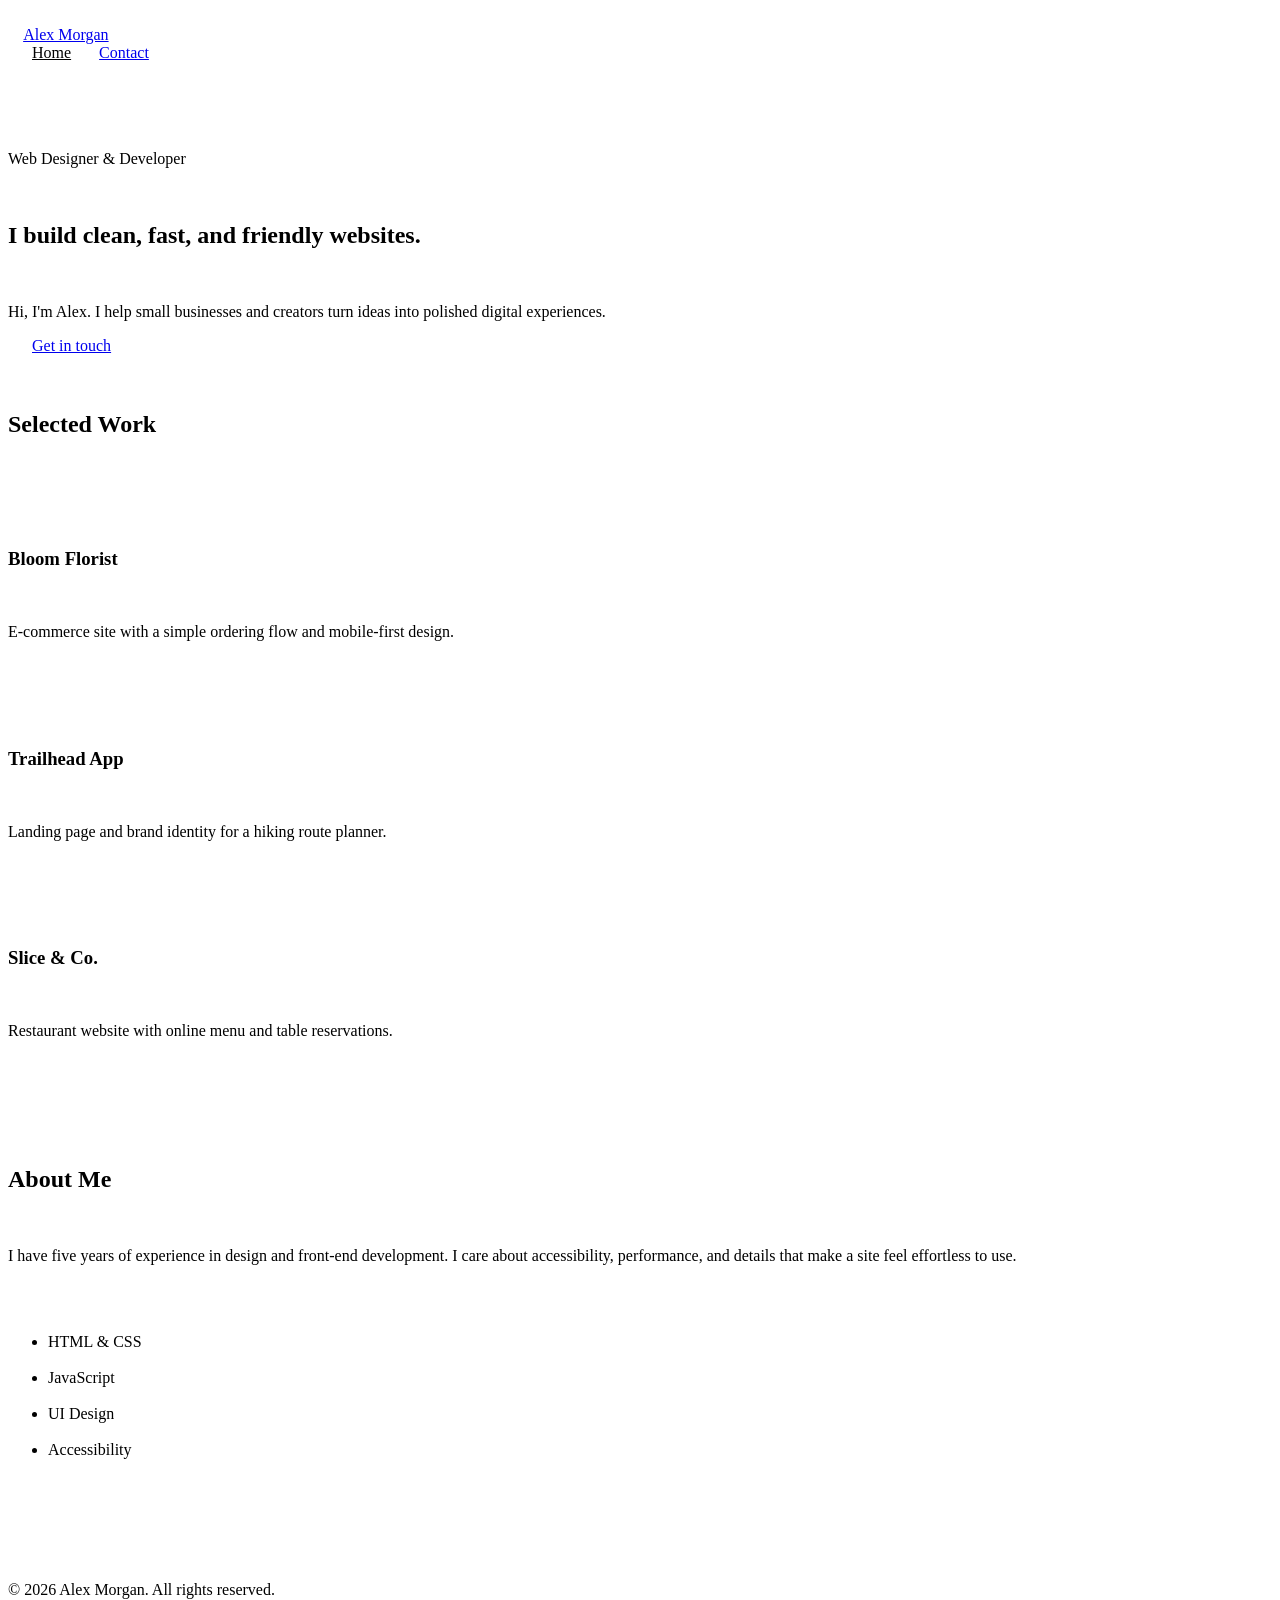
==== index.html @ 09bb92fa "Add files via upload" ====
<!DOCTYPE html>
‎<html lang="en">
‎<head>
‎  <meta charset="UTF-8">
‎  <meta name="viewport" content="width=device-width, initial-scale=1.0">
‎  <title>Alex Morgan | Portfolio</title>
‎  <link rel="stylesheet" href="style.css">
‎</head>
‎<body>
‎  <header class="site-header">
‎    <a class="logo" href="index.html">Alex Morgan</a>
‎    <nav>
‎      <a href="index.html" class="active">Home</a>
‎      <a href="contact.html">Contact</a>
‎    </nav>
‎  </header>
‎
‎  <main>
‎    <section class="hero">
‎      <p class="eyebrow">Web Designer &amp; Developer</p>
‎      <h1>I build clean, fast, and friendly websites.</h1>
‎      <p class="lead">Hi, I'm Alex. I help small businesses and creators turn ideas into polished digital experiences.</p>
‎      <a class="btn" href="contact.html">Get in touch</a>
‎    </section>
‎
‎    <section class="section">
‎      <h2>Selected Work</h2>
‎      <div class="grid">
‎        <article class="card">
‎          <div class="thumb" style="--c1:#6c63ff;--c2:#a29bfe"></div>
‎          <h3>Bloom Florist</h3>
‎          <p>E-commerce site with a simple ordering flow and mobile-first design.</p>
‎        </article>
‎        <article class="card">
‎          <div class="thumb" style="--c1:#00b894;--c2:#55efc4"></div>
‎          <h3>Trailhead App</h3>
‎          <p>Landing page and brand identity for a hiking route planner.</p>
‎        </article>
‎        <article class="card">
‎          <div class="thumb" style="--c1:#e17055;--c2:#fab1a0"></div>
‎          <h3>Slice &amp; Co.</h3>
‎          <p>Restaurant website with online menu and table reservations.</p>
‎        </article>
‎      </div>
‎    </section>
‎
‎    <section class="section about">
‎      <h2>About Me</h2>
‎      <p>I have five years of experience in design and front-end development. I care about accessibility, performance, and details that make a site feel effortless to use.</p>
‎      <ul class="skills">
‎        <li>HTML &amp; CSS</li>
‎        <li>JavaScript</li>
‎        <li>UI Design</li>
‎        <li>Accessibility</li>
‎      </ul>
‎    </section>
‎  </main>
‎
‎  <footer class="site-footer">
‎    <p>&copy; 2026 Alex Morgan. All rights reserved.</p>
‎  </footer>
‎</body>
‎</html>
‎
---- style.css ----
‎:root {
‎  --bg: #fafafa;
‎  --text: #1f2430;
‎  --muted: #5d6475;
‎  --accent: #6c63ff;
‎  --card: #ffffff;
‎  --border: #e6e8ee;
‎}
‎
‎* { box-sizing: border-box; margin: 0; padding: 0; }
‎
‎body {
‎  font-family: system-ui, -apple-system, "Segoe UI", Roboto, sans-serif;
‎  background: var(--bg);
‎  color: var(--text);
‎  line-height: 1.6;
‎}
‎
‎a { color: var(--accent); }
‎
‎/* Header */
‎.site-header {
‎  display: flex;
‎  justify-content: space-between;
‎  align-items: center;
‎  padding: 1rem 1.5rem;
‎  background: var(--card);
‎  border-bottom: 1px solid var(--border);
‎  position: sticky;
‎  top: 0;
‎}
‎.logo { font-weight: 700; font-size: 1.15rem; color: var(--text); text-decoration: none; }
‎nav a { margin-left: 1.25rem; text-decoration: none; color: var(--muted); font-weight: 500; }
‎nav a:hover, nav a.active { color: var(--accent); }
‎
‎/* Layout */
‎.section { max-width: 960px; margin: 0 auto; padding: 3rem 1.5rem; }
‎.narrow { max-width: 600px; }
‎h1 { font-size: clamp(2rem, 5vw, 3rem); line-height: 1.2; margin-bottom: 1rem; }
‎h2 { font-size: 1.6rem; margin-bottom: 1.5rem; }
‎.lead { color: var(--muted); font-size: 1.1rem; margin-bottom: 1.5rem; }
‎
‎/* Hero */
‎.hero { max-width: 760px; margin: 0 auto; padding: 5rem 1.5rem 3rem; text-align: center; }
‎.eyebrow { text-transform: uppercase; letter-spacing: .1em; font-size: .8rem; color: var(--accent); font-weight: 600; margin-bottom: .75rem; }
‎
‎/* Button */
‎.btn {
‎  display: inline-block;
‎  background: var(--accent);
‎  color: #fff;
‎  padding: .75rem 1.5rem;
‎  border: none;
‎  border-radius: 8px;
‎  font-size: 1rem;
‎  font-weight: 600;
‎  text-decoration: none;
‎  cursor: pointer;
‎}
‎.btn:hover { opacity: .9; }
‎
‎/* Cards */
‎.grid { display: grid; gap: 1.5rem; grid-template-columns: repeat(auto-fit, minmax(250px, 1fr)); }
‎.card { background: var(--card); border: 1px solid var(--border); border-radius: 12px; padding: 1rem; }
‎.card h3 { margin: .75rem 0 .25rem; }
‎.card p { color: var(--muted); font-size: .95rem; }
‎.thumb { height: 140px; border-radius: 8px; background: linear-gradient(135deg, var(--c1), var(--c2)); }
‎
‎/* About */
‎.skills { list-style: none; display: flex; flex-wrap: wrap; gap: .5rem; margin-top: 1rem; }
‎.skills li { background: #ecebff; color: var(--accent); padding: .3rem .8rem; border-radius: 999px; font-size: .9rem; font-weight: 500; }
‎
‎/* Form */
‎.form { display: flex; flex-direction: column; gap: .5rem; margin-top: 1rem; }
‎.form label { font-weight: 600; margin-top: .5rem; }
‎.form input, .form textarea {
‎  padding: .75rem;
‎  border: 1px solid var(--border);
‎  border-radius: 8px;
‎  font: inherit;
‎  background: var(--card);
‎}
‎.form input:focus, .form textarea:focus { outline: 2px solid var(--accent); border-color: transparent; }
‎.form .btn { margin-top: 1rem; align-self: flex-start; }
‎.alt { margin-top: 2rem; color: var(--muted); }
‎
‎/* Footer */
‎.site-footer { text-align: center; padding: 2rem 1rem; color: var(--muted); font-size: .9rem; border-top: 1px solid var(--border); }
‎
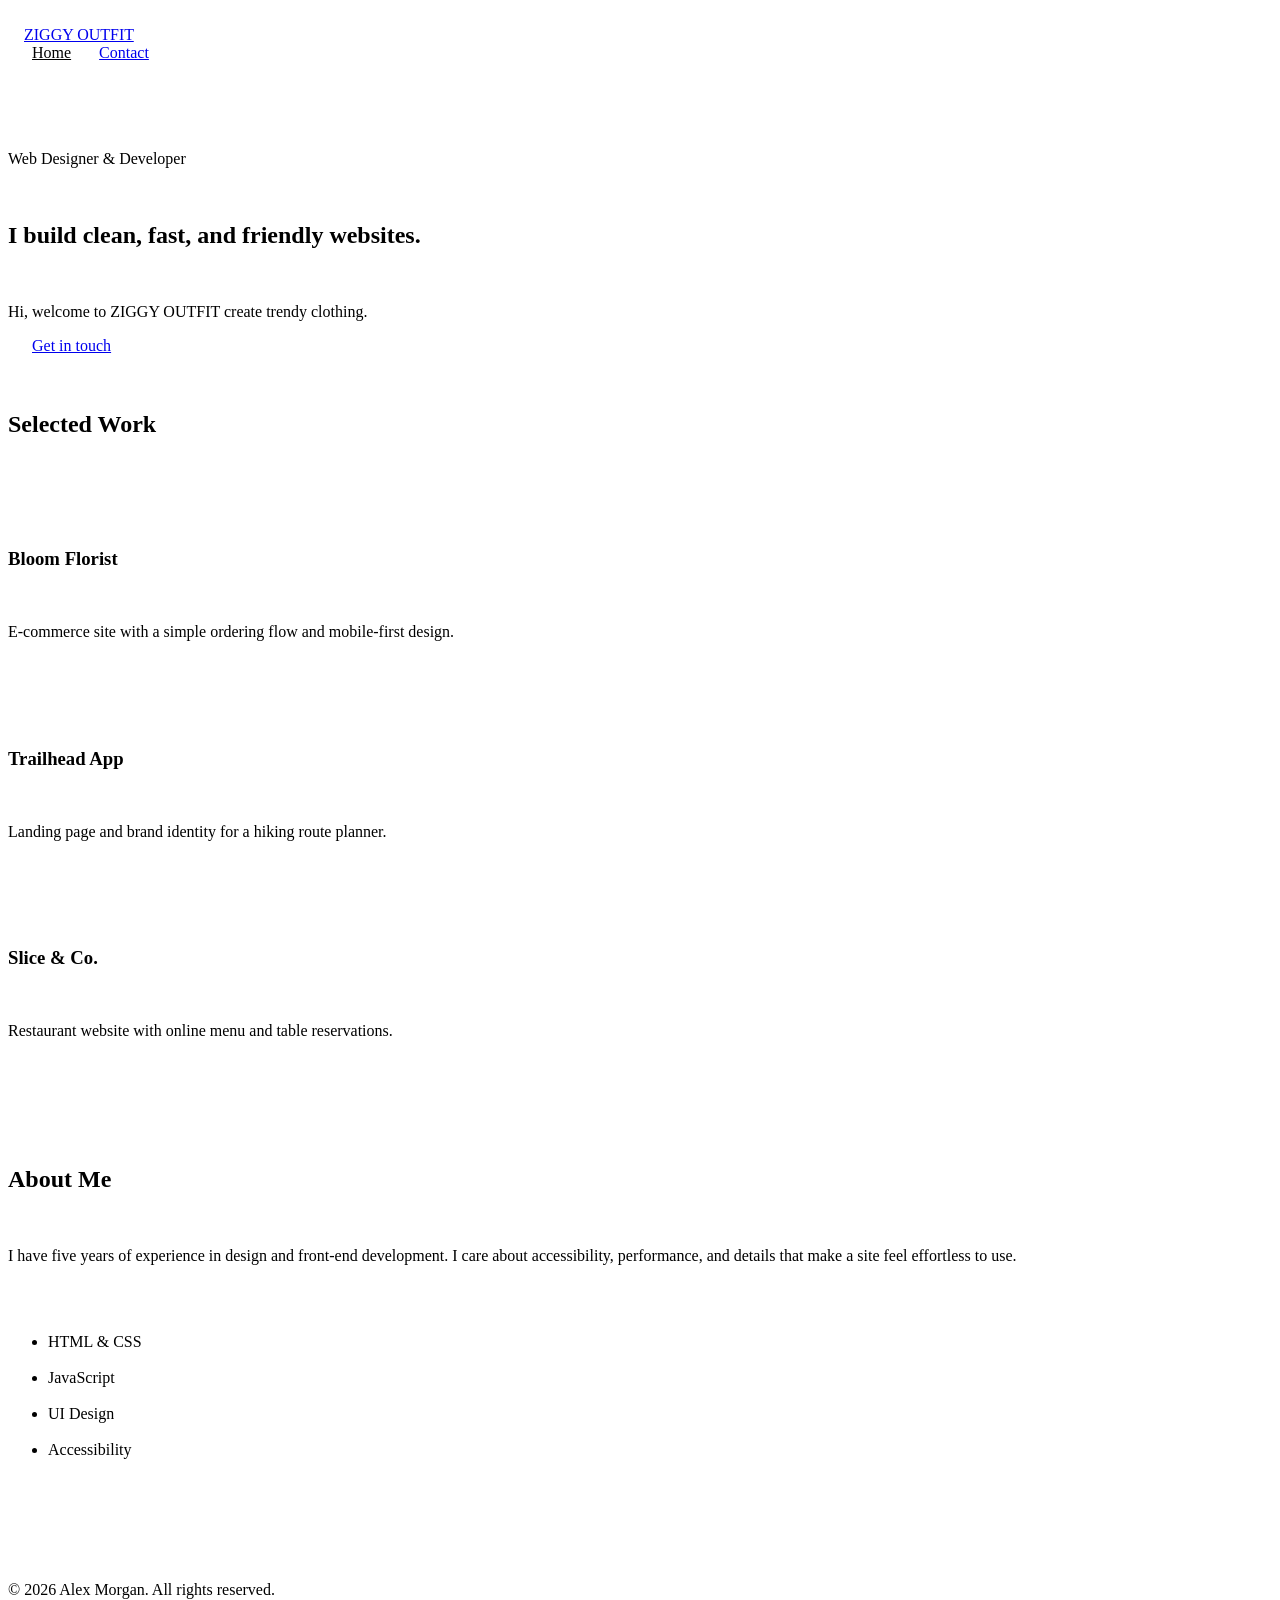
==== commit 7d3daf10: "Update title" ====
--- a/index.html
+++ b/index.html
@@ -3,12 +3,12 @@
 ‎<head>
 ‎  <meta charset="UTF-8">
 ‎  <meta name="viewport" content="width=device-width, initial-scale=1.0">
-‎  <title>Alex Morgan | Portfolio</title>
+‎  <title> ZIGGY OUTFIT </title>
 ‎  <link rel="stylesheet" href="style.css">
 ‎</head>
 ‎<body>
 ‎  <header class="site-header">
-‎    <a class="logo" href="index.html">Alex Morgan</a>
+‎    <a class="logo" href="index.html">ZIGGY OUTFIT</a>
 ‎    <nav>
 ‎      <a href="index.html" class="active">Home</a>
 ‎      <a href="contact.html">Contact</a>
@@ -19,7 +19,7 @@
 ‎    <section class="hero">
 ‎      <p class="eyebrow">Web Designer &amp; Developer</p>
 ‎      <h1>I build clean, fast, and friendly websites.</h1>
-‎      <p class="lead">Hi, I'm Alex. I help small businesses and creators turn ideas into polished digital experiences.</p>
+‎      <p class="lead">Hi, welcome to ZIGGY OUTFIT create trendy clothing.</p>
 ‎      <a class="btn" href="contact.html">Get in touch</a>
 ‎    </section>
 ‎
@@ -61,4 +61,4 @@
 ‎  </footer>
 ‎</body>
 ‎</html>
-‎+‎
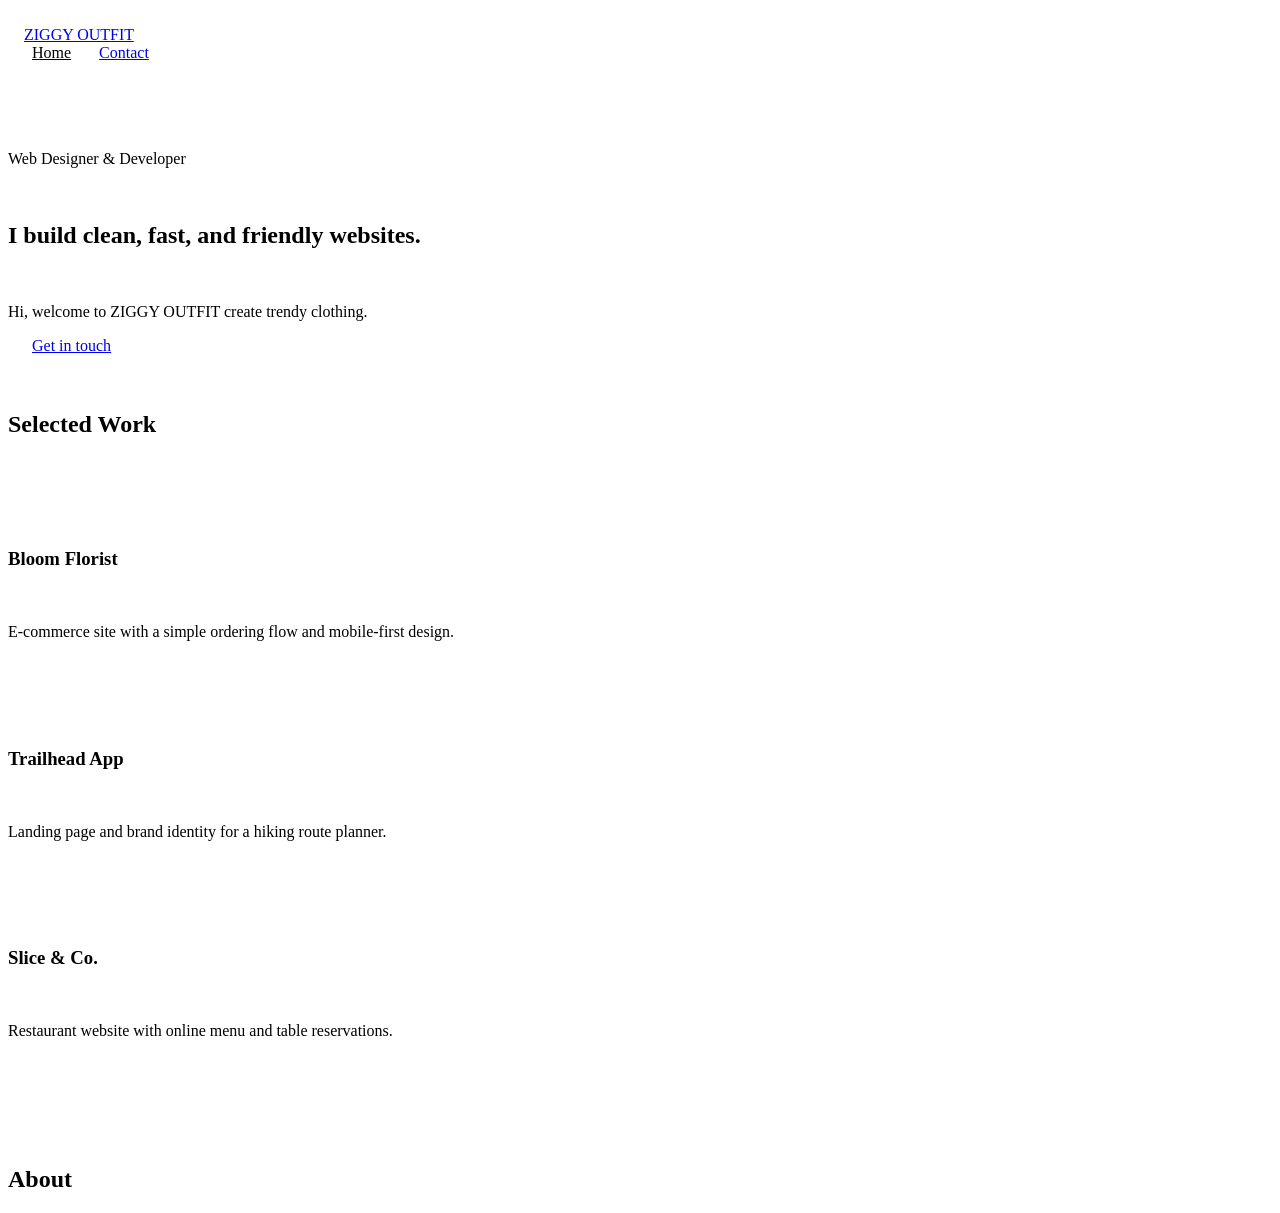
==== commit 3b07ba84: "Update title" ====
--- a/index.html
+++ b/index.html
@@ -45,20 +45,4 @@
 ‎    </section>
 ‎
 ‎    <section class="section about">
-‎      <h2>About Me</h2>
-‎      <p>I have five years of experience in design and front-end development. I care about accessibility, performance, and details that make a site feel effortless to use.</p>
-‎      <ul class="skills">
-‎        <li>HTML &amp; CSS</li>
-‎        <li>JavaScript</li>
-‎        <li>UI Design</li>
-‎        <li>Accessibility</li>
-‎      </ul>
-‎    </section>
-‎  </main>
-‎
-‎  <footer class="site-footer">
-‎    <p>&copy; 2026 Alex Morgan. All rights reserved.</p>
-‎  </footer>
-‎</body>
-‎</html>
-‎
+‎      <h2>About 
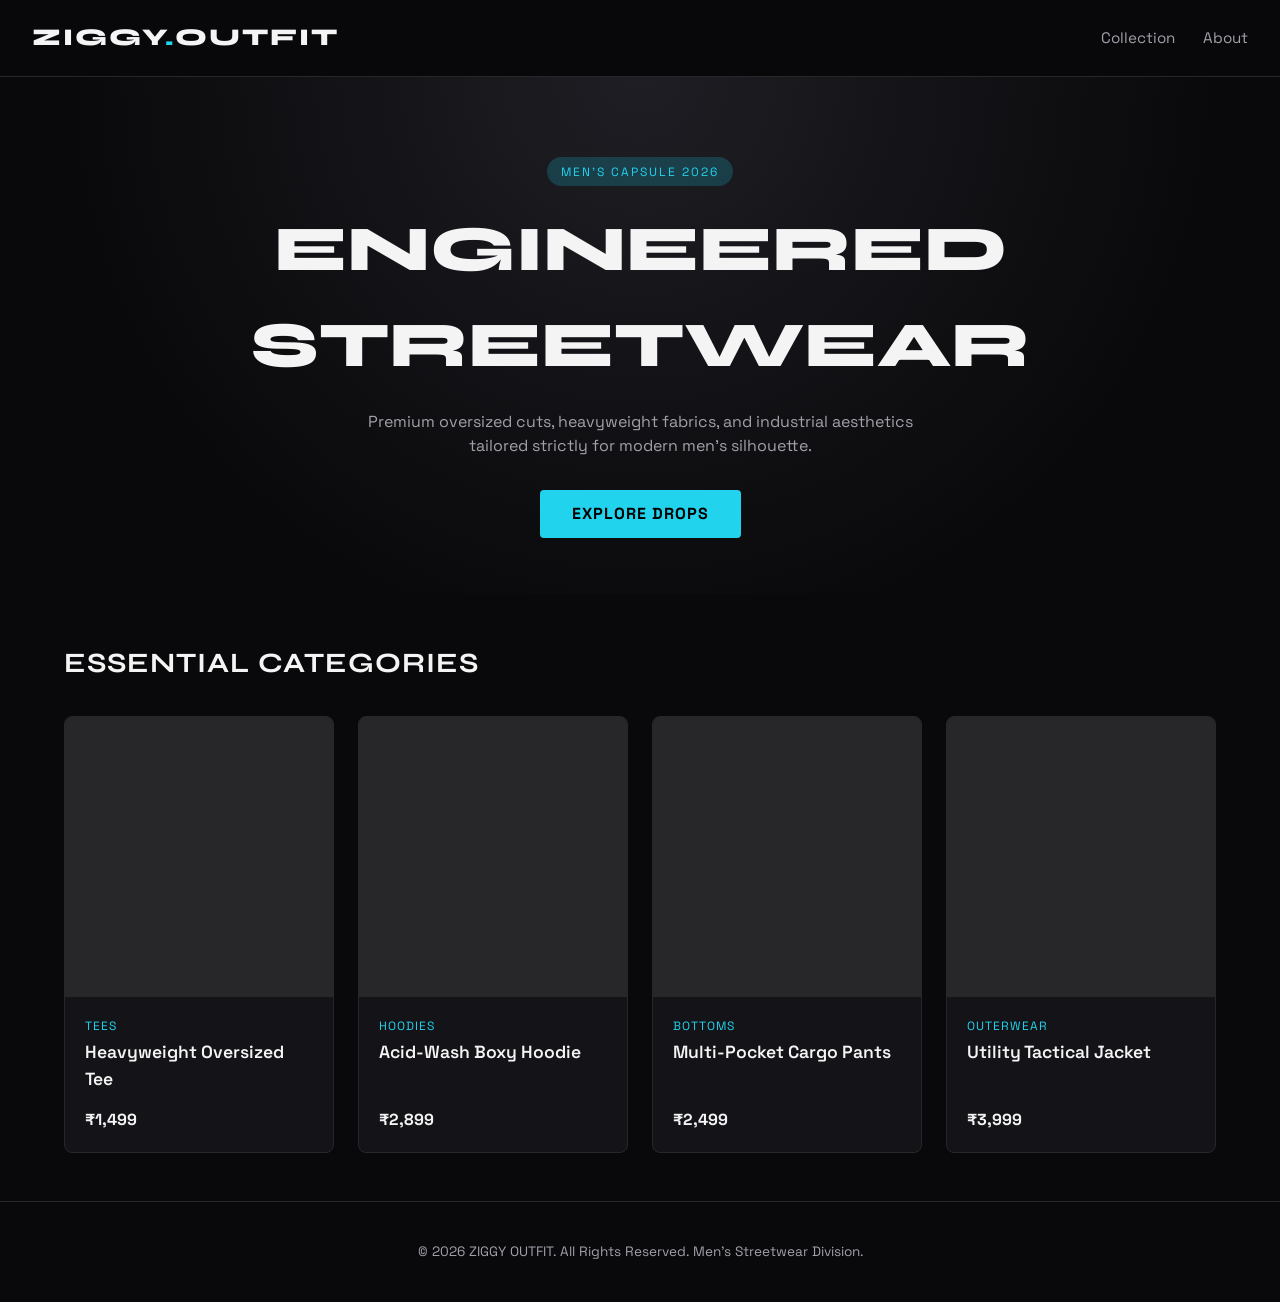
==== commit f14014fa: "Update title" ====
--- a/index.html
+++ b/index.html
@@ -1,48 +1,227 @@
 <!DOCTYPE html>
-‎<html lang="en">
-‎<head>
-‎  <meta charset="UTF-8">
-‎  <meta name="viewport" content="width=device-width, initial-scale=1.0">
-‎  <title> ZIGGY OUTFIT </title>
-‎  <link rel="stylesheet" href="style.css">
-‎</head>
-‎<body>
-‎  <header class="site-header">
-‎    <a class="logo" href="index.html">ZIGGY OUTFIT</a>
-‎    <nav>
-‎      <a href="index.html" class="active">Home</a>
-‎      <a href="contact.html">Contact</a>
-‎    </nav>
-‎  </header>
-‎
-‎  <main>
-‎    <section class="hero">
-‎      <p class="eyebrow">Web Designer &amp; Developer</p>
-‎      <h1>I build clean, fast, and friendly websites.</h1>
-‎      <p class="lead">Hi, welcome to ZIGGY OUTFIT create trendy clothing.</p>
-‎      <a class="btn" href="contact.html">Get in touch</a>
-‎    </section>
-‎
-‎    <section class="section">
-‎      <h2>Selected Work</h2>
-‎      <div class="grid">
-‎        <article class="card">
-‎          <div class="thumb" style="--c1:#6c63ff;--c2:#a29bfe"></div>
-‎          <h3>Bloom Florist</h3>
-‎          <p>E-commerce site with a simple ordering flow and mobile-first design.</p>
-‎        </article>
-‎        <article class="card">
-‎          <div class="thumb" style="--c1:#00b894;--c2:#55efc4"></div>
-‎          <h3>Trailhead App</h3>
-‎          <p>Landing page and brand identity for a hiking route planner.</p>
-‎        </article>
-‎        <article class="card">
-‎          <div class="thumb" style="--c1:#e17055;--c2:#fab1a0"></div>
-‎          <h3>Slice &amp; Co.</h3>
-‎          <p>Restaurant website with online menu and table reservations.</p>
-‎        </article>
-‎      </div>
-‎    </section>
-‎
-‎    <section class="section about">
-‎      <h2>About 
+<html lang="en">
+<head>
+  <meta charset="UTF-8">
+  <meta name="viewport" content="width=device-width, initial-scale=1.0">
+  <title>ZIGGY OUTFIT | Men's Streetwear 2026</title>
+  <link rel="preconnect" href="https://fonts.googleapis.com">
+  <link rel="preconnect" href="https://fonts.gstatic.com" crossorigin>
+  <link href="https://fonts.googleapis.com/css2?family=Space+Grotesk:wght@400;600;700&family=Syne:wght@700;800&display=swap" rel="stylesheet">
+  <style>
+    :root {
+      --bg: #09090b;
+      --card-bg: #141418;
+      --border: #27272a;
+      --accent: #22d3ee;
+      --accent-glow: rgba(34, 211, 238, 0.2);
+      --text: #f4f4f5;
+      --text-muted: #a1a1aa;
+    }
+    * { box-sizing: border-box; margin: 0; padding: 0; }
+    body {
+      background-color: var(--bg);
+      color: var(--text);
+      font-family: 'Space Grotesk', sans-serif;
+      line-height: 1.5;
+    }
+    header {
+      display: flex;
+      justify-content: space-between;
+      align-items: center;
+      padding: 1.25rem 2rem;
+      border-bottom: 1px solid var(--border);
+      position: sticky;
+      top: 0;
+      background: rgba(9, 9, 11, 0.85);
+      backdrop-filter: blur(12px);
+      z-index: 50;
+    }
+    .logo {
+      font-family: 'Syne', sans-serif;
+      font-size: 1.5rem;
+      font-weight: 800;
+      letter-spacing: 2px;
+      color: var(--text);
+      text-decoration: none;
+      text-transform: uppercase;
+    }
+    .logo span { color: var(--accent); }
+    nav a {
+      color: var(--text-muted);
+      text-decoration: none;
+      margin-left: 1.5rem;
+      font-size: 0.95rem;
+      transition: color 0.2s;
+    }
+    nav a:hover { color: var(--accent); }
+    .hero {
+      text-align: center;
+      padding: 5rem 1.5rem 3.5rem;
+      background: radial-gradient(circle at top, #1e1e24 0%, var(--bg) 70%);
+    }
+    .hero-tag {
+      display: inline-block;
+      text-transform: uppercase;
+      font-size: 0.75rem;
+      letter-spacing: 2px;
+      color: var(--accent);
+      background: var(--accent-glow);
+      padding: 0.35rem 0.85rem;
+      border-radius: 9999px;
+      margin-bottom: 1rem;
+    }
+    .hero h1 {
+      font-family: 'Syne', sans-serif;
+      font-size: clamp(2rem, 6vw, 4rem);
+      text-transform: uppercase;
+      font-weight: 800;
+      margin-bottom: 1rem;
+    }
+    .hero p {
+      max-width: 600px;
+      margin: 0 auto 2rem;
+      color: var(--text-muted);
+      font-size: 1rem;
+    }
+    .btn {
+      display: inline-block;
+      padding: 0.75rem 2rem;
+      background: var(--accent);
+      color: #000;
+      font-weight: 700;
+      text-decoration: none;
+      border-radius: 4px;
+      letter-spacing: 1px;
+      text-transform: uppercase;
+      transition: opacity 0.2s;
+    }
+    .btn:hover { opacity: 0.9; }
+    .container {
+      max-width: 1200px;
+      margin: 0 auto;
+      padding: 3rem 1.5rem;
+    }
+    .section-title {
+      font-family: 'Syne', sans-serif;
+      font-size: 1.75rem;
+      margin-bottom: 2rem;
+      text-transform: uppercase;
+      letter-spacing: 1px;
+    }
+    .grid {
+      display: grid;
+      grid-template-columns: repeat(auto-fit, minmax(250px, 1fr));
+      gap: 1.5rem;
+    }
+    .card {
+      background: var(--card-bg);
+      border: 1px solid var(--border);
+      border-radius: 8px;
+      overflow: hidden;
+      display: flex;
+      flex-direction: column;
+    }
+    .card-thumb {
+      height: 280px;
+      background-size: cover;
+      background-position: center;
+      background-color: #27272a;
+    }
+    .card-body {
+      padding: 1.25rem;
+      display: flex;
+      flex-direction: column;
+      flex-grow: 1;
+    }
+    .card-category {
+      font-size: 0.75rem;
+      color: var(--accent);
+      text-transform: uppercase;
+      letter-spacing: 1px;
+      margin-bottom: 0.25rem;
+    }
+    .card-title {
+      font-size: 1.1rem;
+      margin-bottom: 0.5rem;
+      font-weight: 600;
+    }
+    .card-price {
+      font-weight: 700;
+      margin-top: auto;
+      padding-top: 0.5rem;
+    }
+    footer {
+      border-top: 1px solid var(--border);
+      padding: 2.5rem 1.5rem;
+      text-align: center;
+      color: var(--text-muted);
+      font-size: 0.85rem;
+    }
+  </style>
+</head>
+<body>
+
+  <header>
+    <a href="#" class="logo">ZIGGY<span>.</span>OUTFIT</a>
+    <nav>
+      <a href="#collection">Collection</a>
+      <a href="#about">About</a>
+    </nav>
+  </header>
+
+  <section class="hero">
+    <div class="hero-tag">Men's Capsule 2026</div>
+    <h1>Engineered Streetwear</h1>
+    <p>Premium oversized cuts, heavyweight fabrics, and industrial aesthetics tailored strictly for modern men's silhouette.</p>
+    <a href="#collection" class="btn">Explore Drops</a>
+  </section>
+
+  <main class="container" id="collection">
+    <h2 class="section-title">Essential Categories</h2>
+    <div class="grid">
+
+      <div class="card">
+        <div class="card-thumb" style="background-image: url('https://images.unsplash.com/photo-1521572267360-ee0c2909d518?w=800&auto=format&fit=crop');"></div>
+        <div class="card-body">
+          <span class="card-category">Tees</span>
+          <h3 class="card-title">Heavyweight Oversized Tee</h3>
+          <p class="card-price">₹1,499</p>
+        </div>
+      </div>
+
+      <div class="card">
+        <div class="card-thumb" style="background-image: url('https://images.unsplash.com/photo-1556905055-8f358a7a47b2?w=800&auto=format&fit=crop');"></div>
+        <div class="card-body">
+          <span class="card-category">Hoodies</span>
+          <h3 class="card-title">Acid-Wash Boxy Hoodie</h3>
+          <p class="card-price">₹2,899</p>
+        </div>
+      </div>
+
+      <div class="card">
+        <div class="card-thumb" style="background-image: url('https://images.unsplash.com/photo-1624378439575-d8705ad7ae80?w=800&auto=format&fit=crop');"></div>
+        <div class="card-body">
+          <span class="card-category">Bottoms</span>
+          <h3 class="card-title">Multi-Pocket Cargo Pants</h3>
+          <p class="card-price">₹2,499</p>
+        </div>
+      </div>
+
+      <div class="card">
+        <div class="card-thumb" style="background-image: url('https://images.unsplash.com/photo-1548883354-7622d03aca27?w=800&auto=format&fit=crop');"></div>
+        <div class="card-body">
+          <span class="card-category">Outerwear</span>
+          <h3 class="card-title">Utility Tactical Jacket</h3>
+          <p class="card-price">₹3,999</p>
+        </div>
+      </div>
+
+    </div>
+  </main>
+
+  <footer id="about">
+    <p>&copy; 2026 ZIGGY OUTFIT. All Rights Reserved. Men's Streetwear Division.</p>
+  </footer>
+
+</body>
+</html>
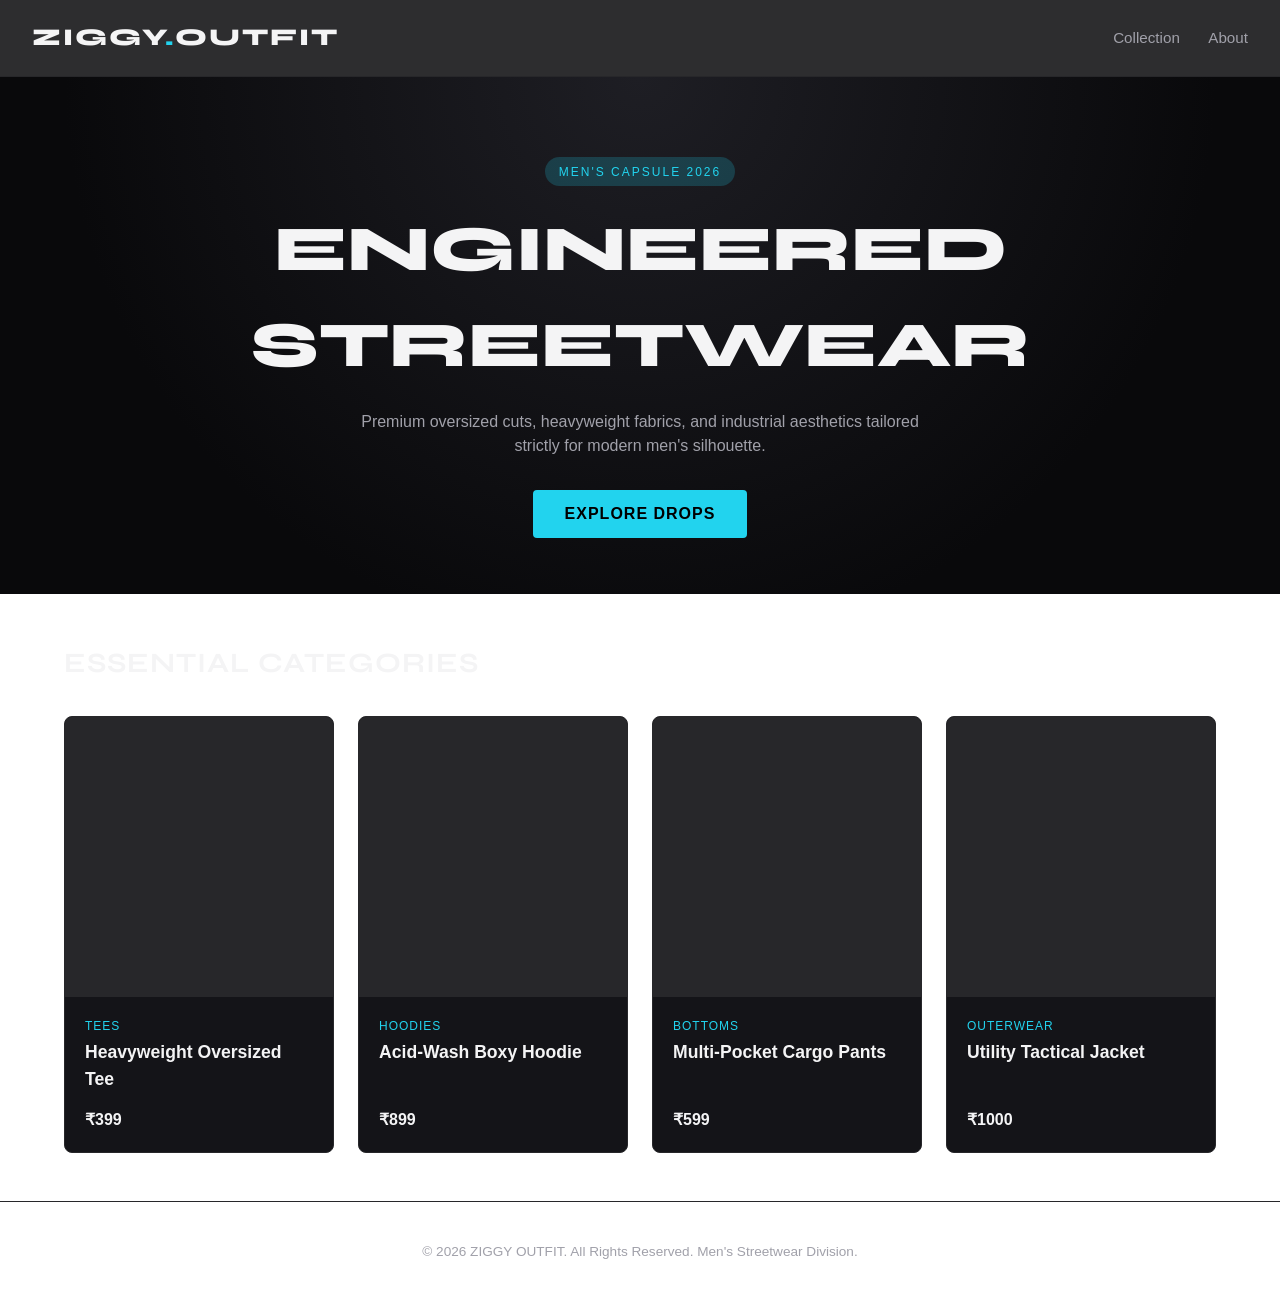
==== commit a7770868: "Update title" ====
--- a/index.html
+++ b/index.html
@@ -18,10 +18,10 @@
       --text-muted: #a1a1aa;
     }
     * { box-sizing: border-box; margin: 0; padding: 0; }
-    body {
+    body {<link href="https://fonts.googleapis.com/css2?family=Permanent+Marker&family=Kaushan+Script&display=swap" rel="stylesheet"
       background-color: var(--bg);
       color: var(--text);
-      font-family: 'Space Grotesk', sans-serif;
+      font-family: '', sans-serif;
       line-height: 1.5;
     }
     header {
@@ -185,7 +185,7 @@
         <div class="card-body">
           <span class="card-category">Tees</span>
           <h3 class="card-title">Heavyweight Oversized Tee</h3>
-          <p class="card-price">₹1,499</p>
+          <p class="card-price">₹399</p>
         </div>
       </div>
 
@@ -194,7 +194,7 @@
         <div class="card-body">
           <span class="card-category">Hoodies</span>
           <h3 class="card-title">Acid-Wash Boxy Hoodie</h3>
-          <p class="card-price">₹2,899</p>
+          <p class="card-price">₹899</p>
         </div>
       </div>
 
@@ -203,7 +203,7 @@
         <div class="card-body">
           <span class="card-category">Bottoms</span>
           <h3 class="card-title">Multi-Pocket Cargo Pants</h3>
-          <p class="card-price">₹2,499</p>
+          <p class="card-price">₹599</p>
         </div>
       </div>
 
@@ -212,7 +212,7 @@
         <div class="card-body">
           <span class="card-category">Outerwear</span>
           <h3 class="card-title">Utility Tactical Jacket</h3>
-          <p class="card-price">₹3,999</p>
+          <p class="card-price">₹1000</p>
         </div>
       </div>
 
